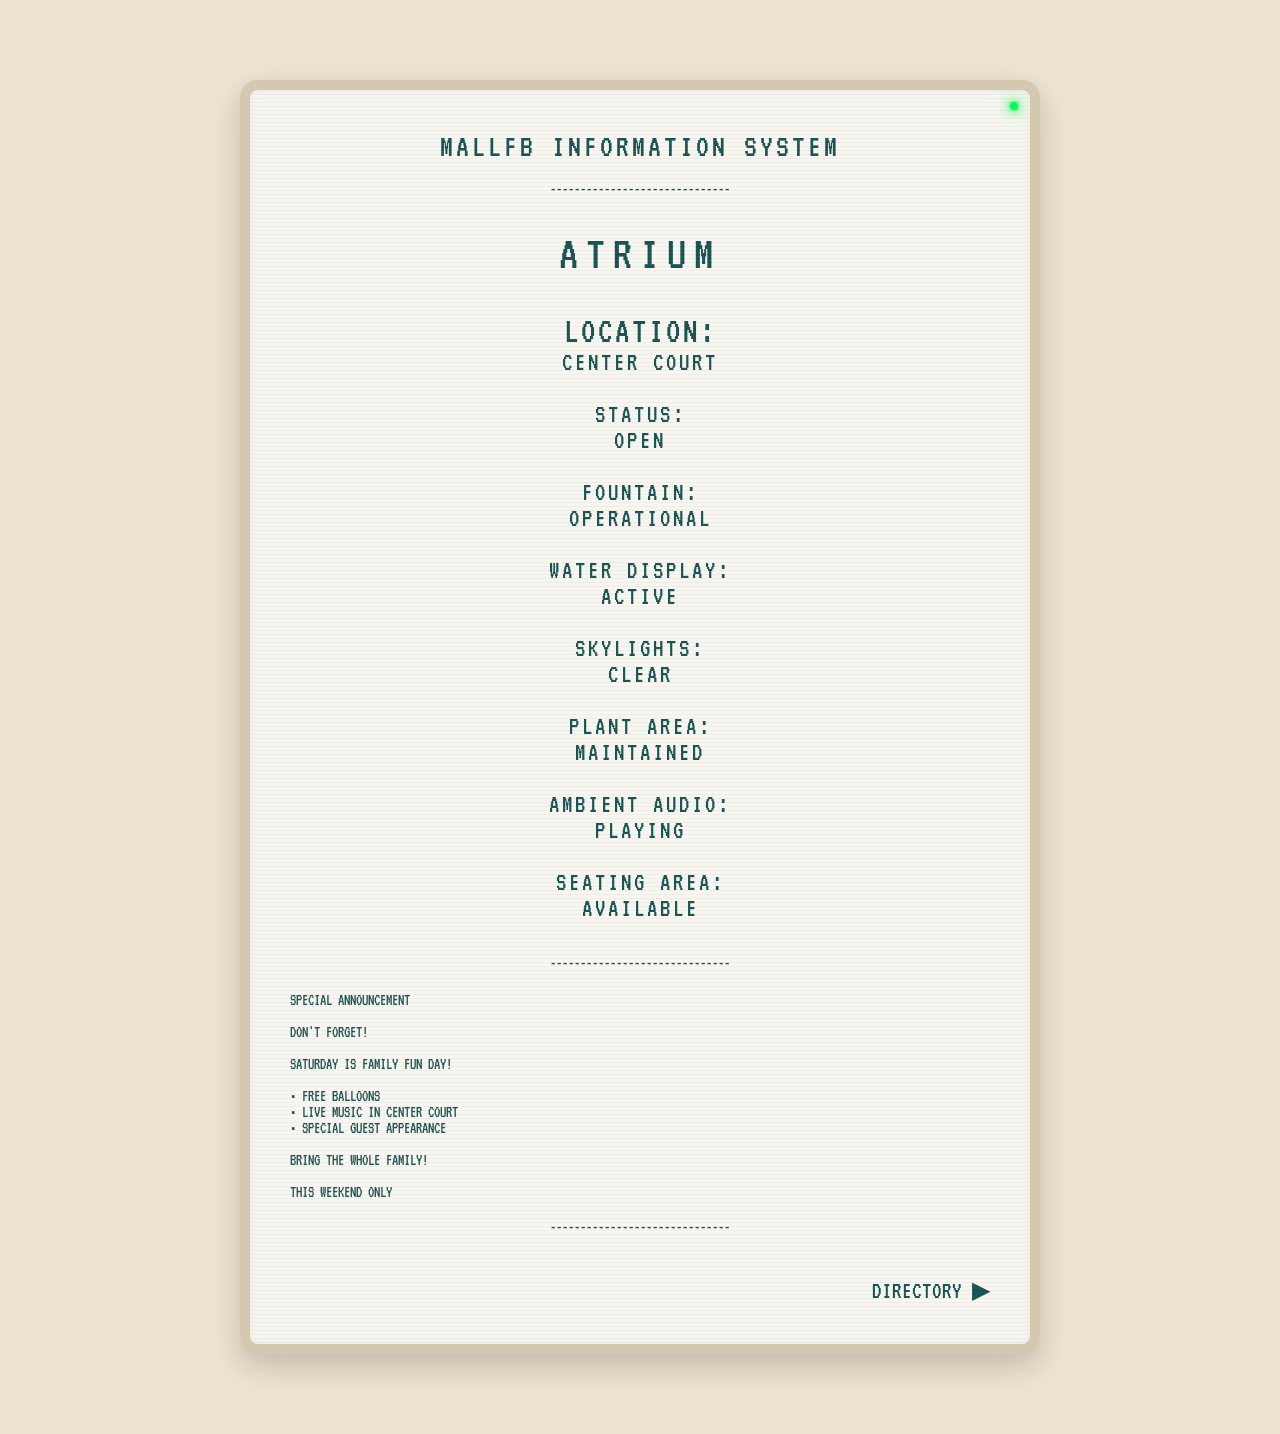
==== atrium.html @ 47d7b5f5 "Update atrium.html" ====
<!DOCTYPE html>
<html>

<head>
  <title>Atrium - MallFB</title>

  <link rel="stylesheet" href="style.css">

  <link rel="preconnect" href="https://fonts.googleapis.com">
  <link rel="preconnect" href="https://fonts.gstatic.com" crossorigin>
  <link href="https://fonts.googleapis.com/css2?family=VT323&display=swap" rel="stylesheet">

</head>

<body>

<div class="terminal">

  <div class="status-led"></div>

  <div class="header">
    MALLFB INFORMATION SYSTEM
  </div>

  <div class="line">
    ------------------------------
  </div>


  <h1>ATRIUM</h1>


  <div class="location-status">

    LOCATION:<br>
    CENTER COURT

    <br><br>

    STATUS:<br>
    OPEN

    <br><br>

    FOUNTAIN:<br>
    OPERATIONAL

    <br><br>

    WATER DISPLAY:<br>
    ACTIVE

    <br><br>

    SKYLIGHTS:<br>
    CLEAR

    <br><br>

    PLANT AREA:<br>
    MAINTAINED

    <br><br>

    AMBIENT AUDIO:<br>
    PLAYING

    <br><br>

    SEATING AREA:<br>
    AVAILABLE

  </div>


  <div class="line">
    ------------------------------
  </div>


  <div class="announcement">

    SPECIAL ANNOUNCEMENT

    <br><br>

    DON'T FORGET!

    <br><br>

    SATURDAY IS FAMILY FUN DAY!

    <br><br>

    • FREE BALLOONS

    <br>
    • LIVE MUSIC IN CENTER COURT

    <br>
    • SPECIAL GUEST APPEARANCE

    <br><br>

    BRING THE WHOLE FAMILY!

    <br><br>

    THIS WEEKEND ONLY

  </div>


  <div class="line">
    ------------------------------
  </div>


  <div class="status">
    DIRECTORY ▶
  </div>


</div>

</body>

</html>
---- style.css ----
body {
  background-color: #EDE3D0;
  font-family: "VT323", monospace;
  color: #1B5555;
  margin: 0;
  padding: 0;
}

.terminal {
  width: 70%;
  max-width: 700px;
  margin: 80px auto;
  background-color: #F8F6F0;

  border: 10px solid #D5C8B0;
  border-radius: 18px;

  padding: 40px;

  box-shadow:
    0 12px 30px rgba(0,0,0,.18),
    inset 0 0 18px rgba(255,255,255,.35),
    inset 0 0 10px rgba(0,0,0,.08);
}

.header {
  font-size: 32px;
  letter-spacing: 3px;
  text-align: center;
}

.line {
  text-align: center;
  margin: 20px 0;
}

h1 {
  font-size: 48px;
  letter-spacing: 8px;
  text-align: center;
  font-weight: normal;
}

.location {
  font-size: 30px;
  line-height: 2.2;
  margin-top: 40px;
  text-align: left;
}

.status {
  margin-top: 40px;
  font-size: 24px;
  text-align: right;
}
.cursor {
  animation: blink 1s infinite;
}

.marker {
  color: #5FAEAE;
  font-size: 42px;
  animation: pulse 2s infinite;
}

@keyframes pulse {
  0%, 100% {
    opacity: 1;
  }

  50% {
    opacity: 0.5;
  }
}

@keyframes blink {
  0%, 50% {
    opacity: 1;
  }

  51%, 100% {
    opacity: 0;
  }
}

.location-status {
  text-align: center;
  margin: 35px 0;
  font-size: 26px;
  letter-spacing: 3px;
}

.location-status:first-line {
  font-size: 36px;
}

.terminal {
  position: relative;
  overflow: hidden;
}

.terminal::after {
  content: "";
  position: absolute;
  inset: 0;
  background: repeating-linear-gradient(
    to bottom,
    rgba(0,0,0,0.04),
    rgba(0,0,0,0.04) 1px,
    transparent 1px,
    transparent 4px
  );
  pointer-events: none;
}

.terminal::before {
  content: "";
  position: absolute;
  top: 0;
  left: -35%;
  width: 45%;
  height: 100%;

  background: linear-gradient(
    to right,
    rgba(255,255,255,0.18),
    rgba(255,255,255,0)
  );

  pointer-events: none;
}

.location a,
.location a:visited {
  color: #1B5555;
  text-decoration: none;
}

.location a:hover {
  color: #5FAEAE;
}

.status-led {
  position: absolute;
  top: 12px;
  right: 12px;

  width: 8px;
  height: 8px;

  background: #00ff55;
  border-radius: 50%;

  box-shadow:
    0 0 5px #00ff55,
    0 0 12px #00ff55,
    0 0 20px rgba(0,255,85,0.8);

  animation: pulseLED 2s infinite;
}

@keyframes pulseLED {
  0%, 100% {
    opacity: 1;
  }

  50% {
    opacity: 0.55;
  }
}

.access-button {
  display: block;
  margin: 50px auto;

  background-color: #8A8A8A;
  color: #1B5555;

  font-family: "VT323", monospace;
  font-size: 40px;
  letter-spacing: 4px;

  padding: 14px 40px;

  border: 4px solid #666666;

  cursor: pointer;
}

.access-button:hover {
  background-color: #A5A5A5;
}

.access-button:active {
  transform: translate(2px, 2px);
}
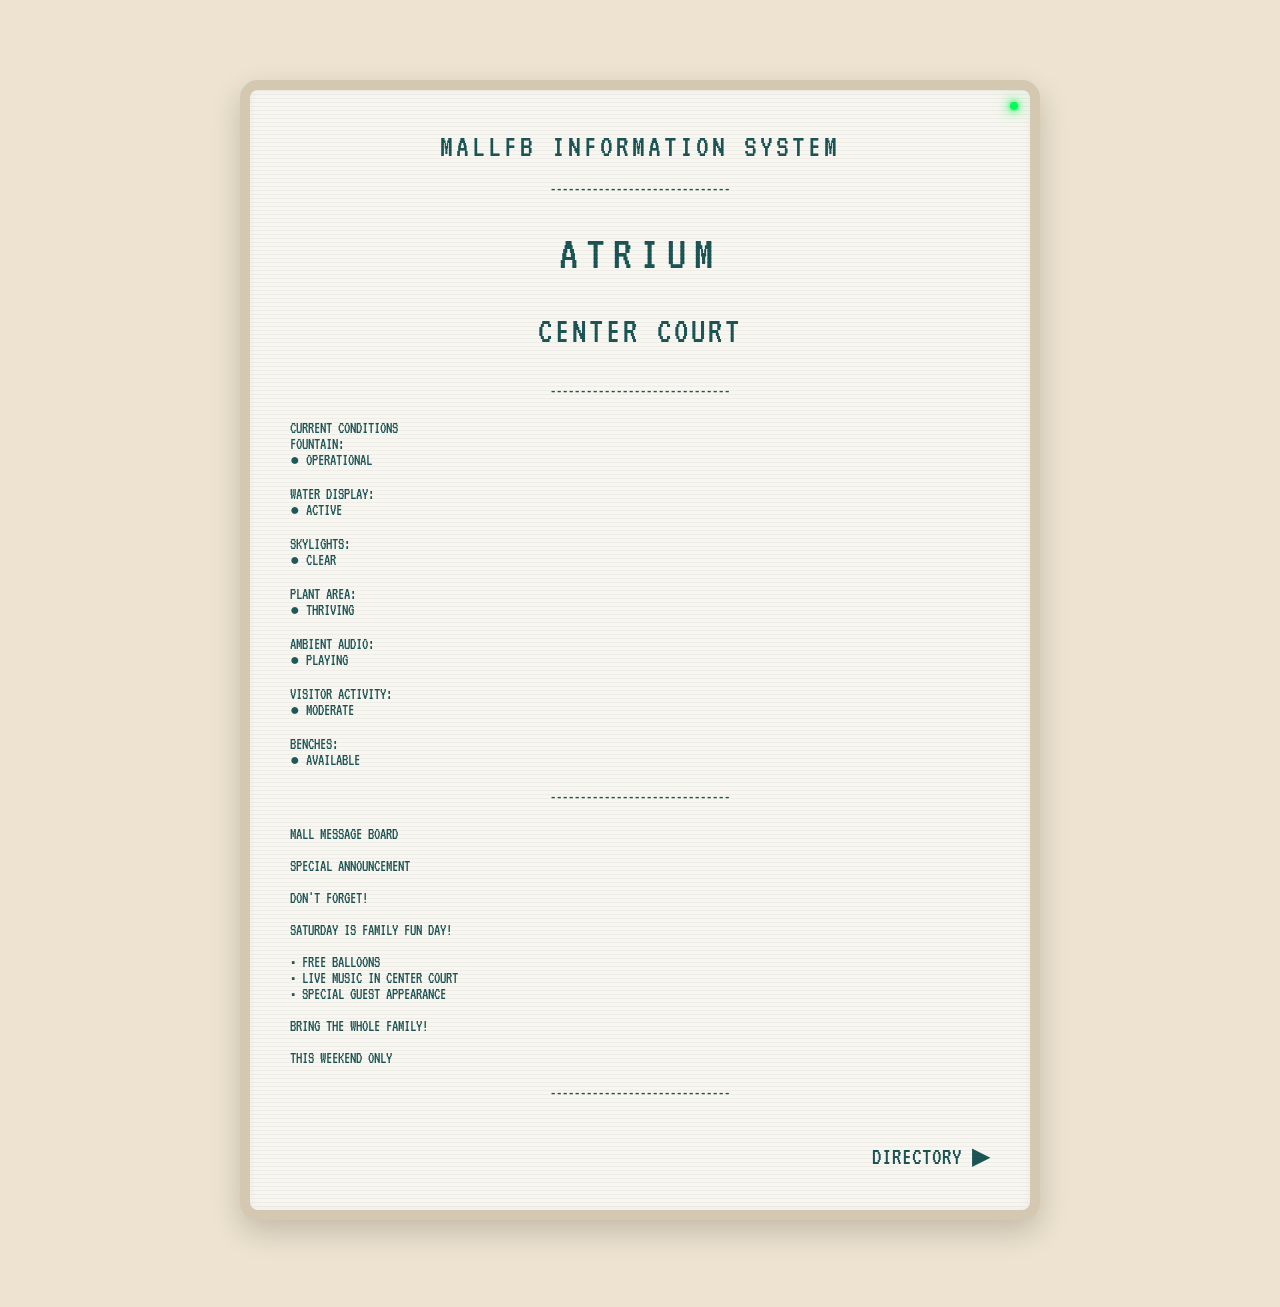
==== commit 899ccc7c: "Update atrium.html" ====
--- a/atrium.html
+++ b/atrium.html
@@ -29,46 +29,62 @@
 
   <h1>ATRIUM</h1>
 
+  <div class="location-status">
+    CENTER COURT
+  </div>
 
-  <div class="location-status">
 
-    LOCATION:<br>
-    CENTER COURT
+  <div class="line">
+    ------------------------------
+  </div>
+
+
+  <div class="section-title">
+    CURRENT CONDITIONS
+  </div>
+
+
+  <div class="atrium-info">
+
+    FOUNTAIN:
+    <br>
+    ● OPERATIONAL
 
     <br><br>
 
-    STATUS:<br>
-    OPEN
+    WATER DISPLAY:
+    <br>
+    ● ACTIVE
 
     <br><br>
 
-    FOUNTAIN:<br>
-    OPERATIONAL
+    SKYLIGHTS:
+    <br>
+    ● CLEAR
 
     <br><br>
 
-    WATER DISPLAY:<br>
-    ACTIVE
+    PLANT AREA:
+    <br>
+    ● THRIVING
 
     <br><br>
 
-    SKYLIGHTS:<br>
-    CLEAR
+    AMBIENT AUDIO:
+    <br>
+    ● PLAYING
 
     <br><br>
 
-    PLANT AREA:<br>
-    MAINTAINED
+    VISITOR ACTIVITY:
+    <br>
+    ● MODERATE
 
     <br><br>
 
-    AMBIENT AUDIO:<br>
-    PLAYING
-
-    <br><br>
-
-    SEATING AREA:<br>
-    AVAILABLE
+    BENCHES:
+    <br>
+    ● AVAILABLE
 
   </div>
 
@@ -78,7 +94,11 @@
   </div>
 
 
-  <div class="announcement">
+  <div class="message-board">
+
+    MALL MESSAGE BOARD
+
+    <br><br>
 
     SPECIAL ANNOUNCEMENT
 
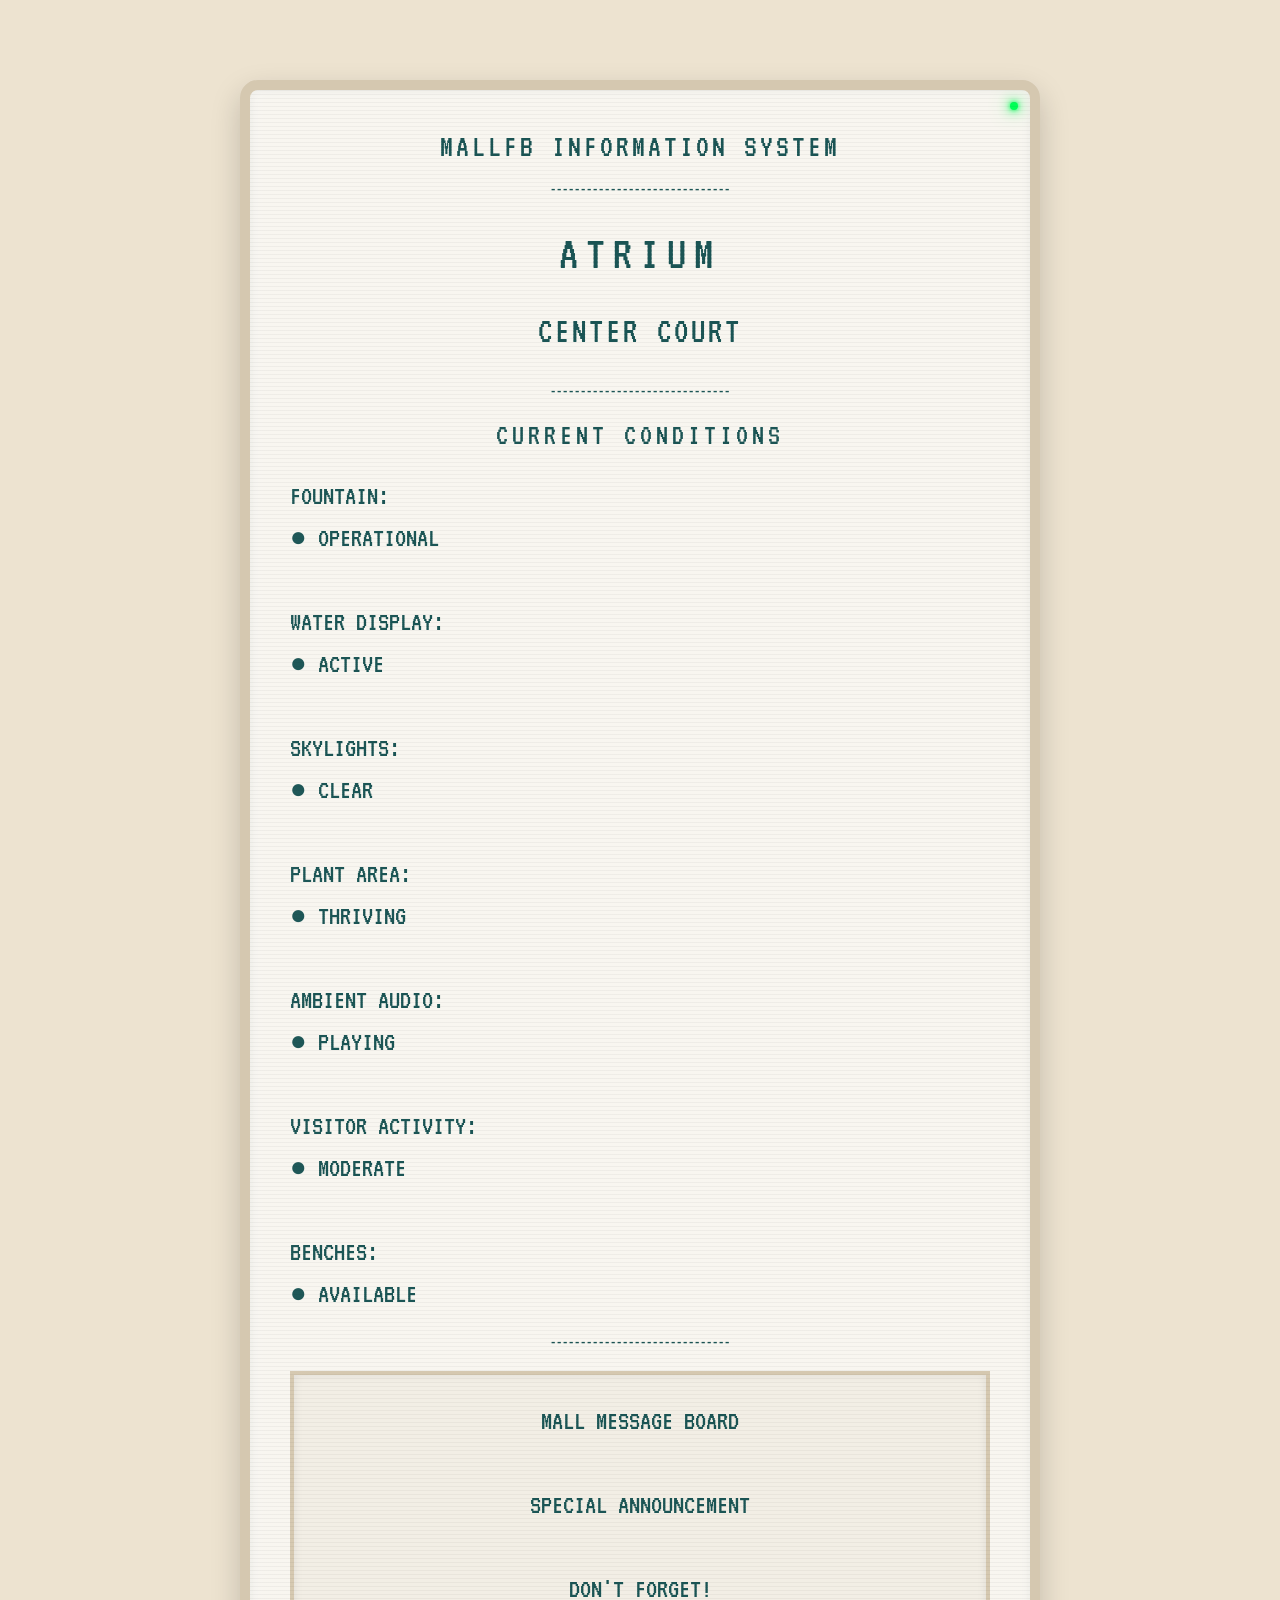
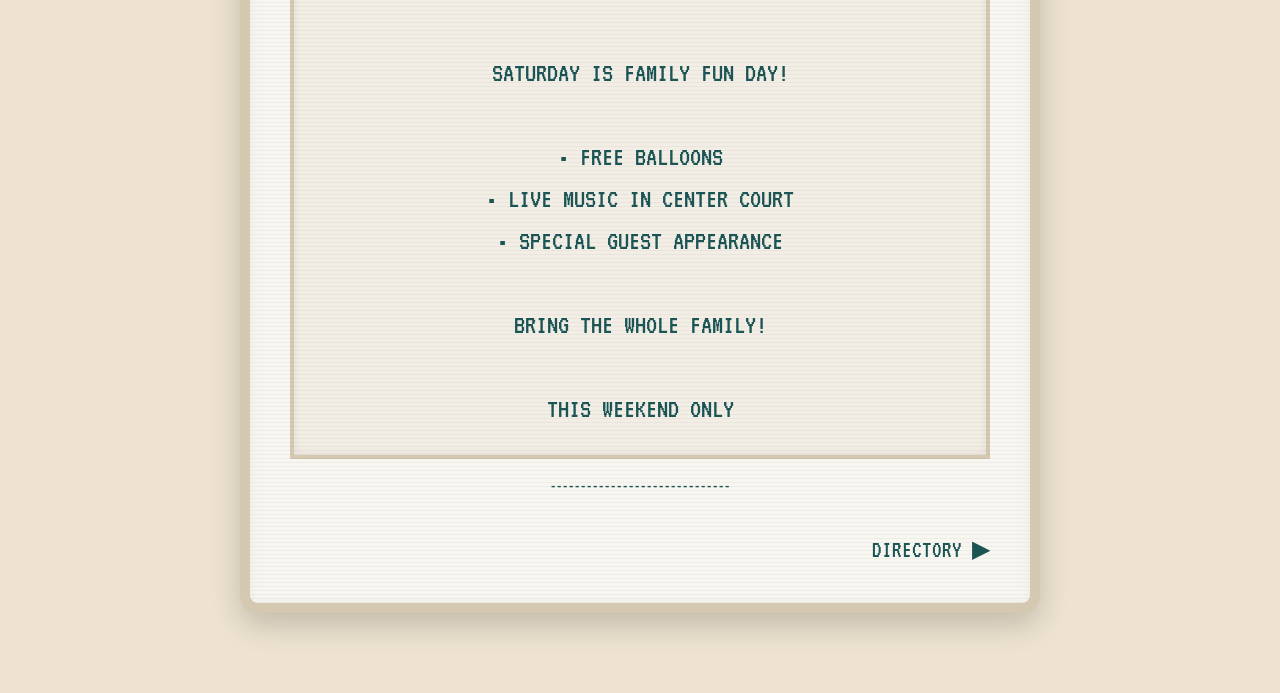
==== commit 55cd10b6: "Update atrium.html" ====
--- a/atrium.html
+++ b/atrium.html
@@ -100,9 +100,11 @@
 
     <br><br>
 
-    SPECIAL ANNOUNCEMENT
+    <div class="announcement-alert">
+  SPECIAL ANNOUNCEMENT
+</div>
 
-    <br><br>
+<br>
 
     DON'T FORGET!
 
--- a/style.css
+++ b/style.css
@@ -194,3 +194,33 @@
 .access-button:active {
   transform: translate(2px, 2px);
 }
+
+.section-title {
+  text-align: center;
+  font-size: 30px;
+  letter-spacing: 4px;
+  margin-bottom: 25px;
+}
+
+
+.atrium-info {
+  font-size: 28px;
+  line-height: 1.5;
+  text-align: left;
+}
+
+
+.message-board {
+  border: 4px solid #D5C8B0;
+  padding: 25px;
+
+  font-size: 28px;
+  line-height: 1.5;
+
+  text-align: center;
+
+  background-color: #F2EEE5;
+
+  box-shadow:
+    inset 0 0 10px rgba(0,0,0,.08);
+}
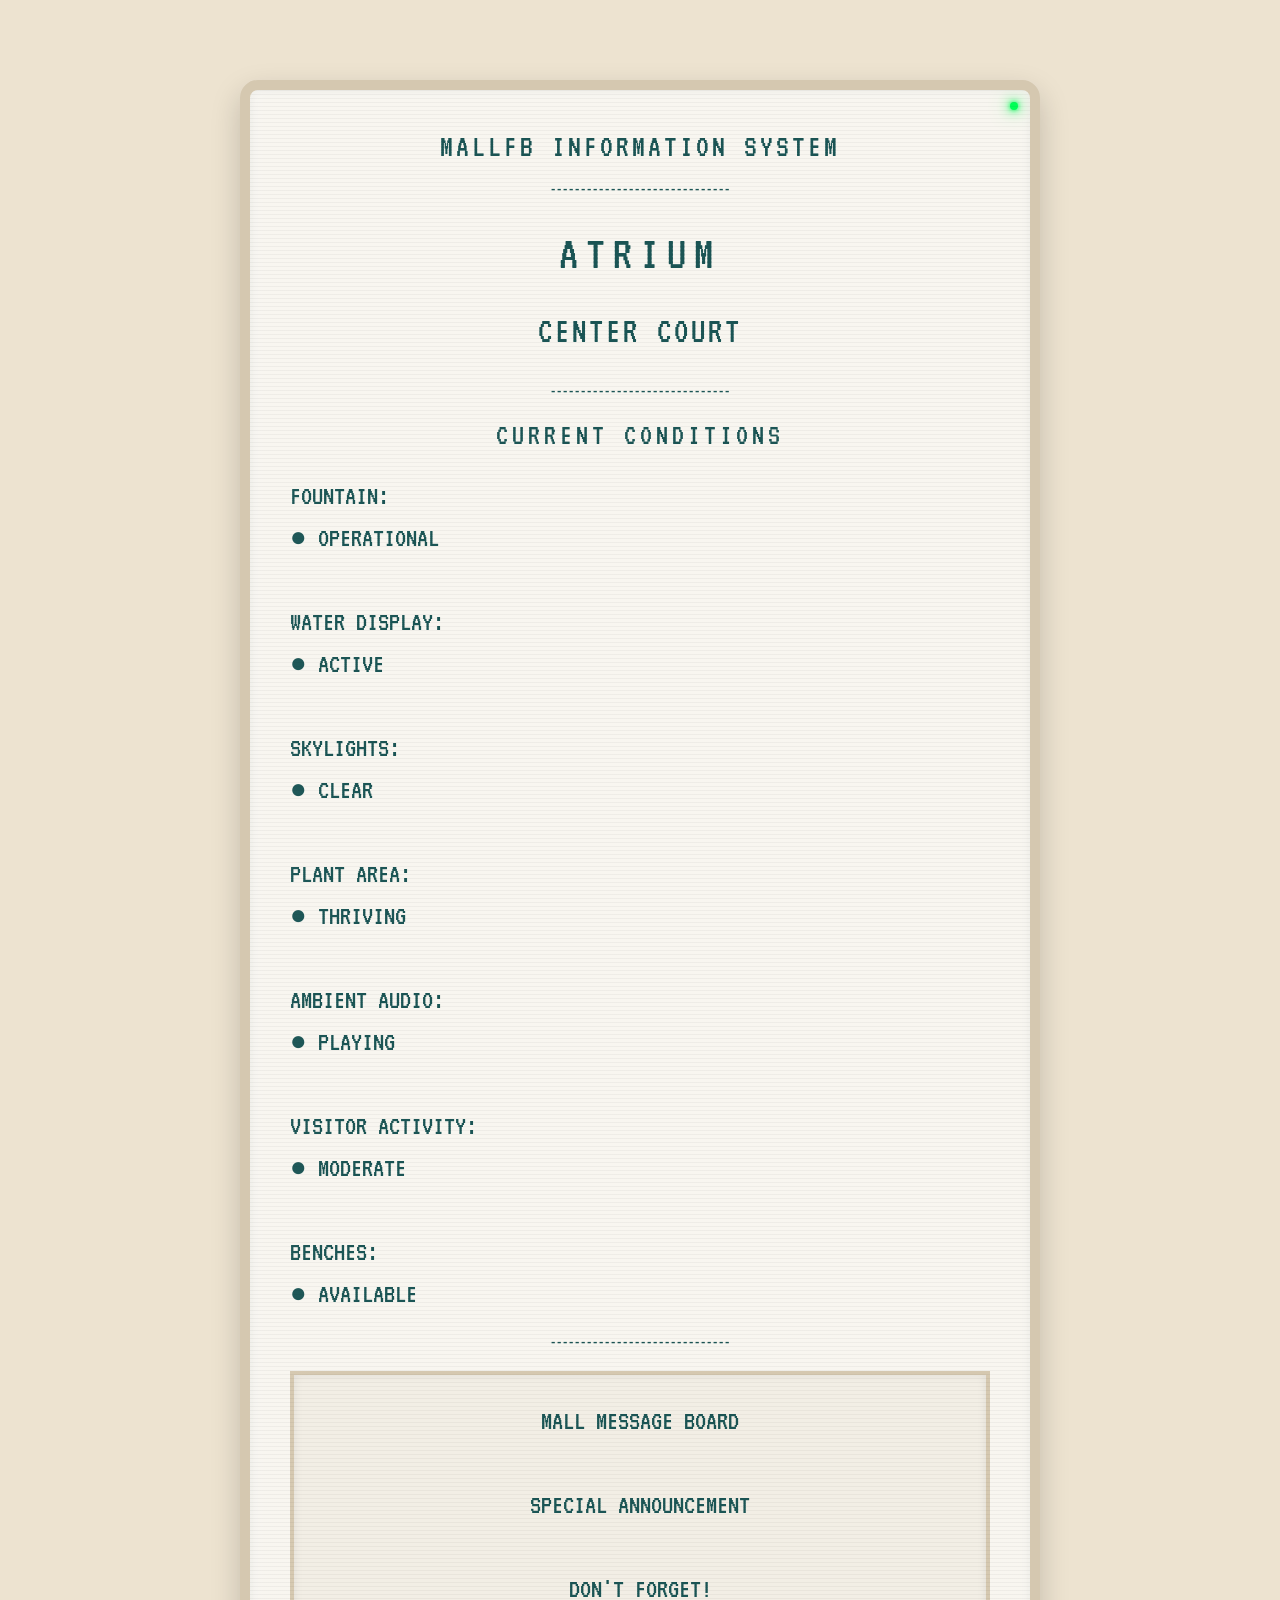
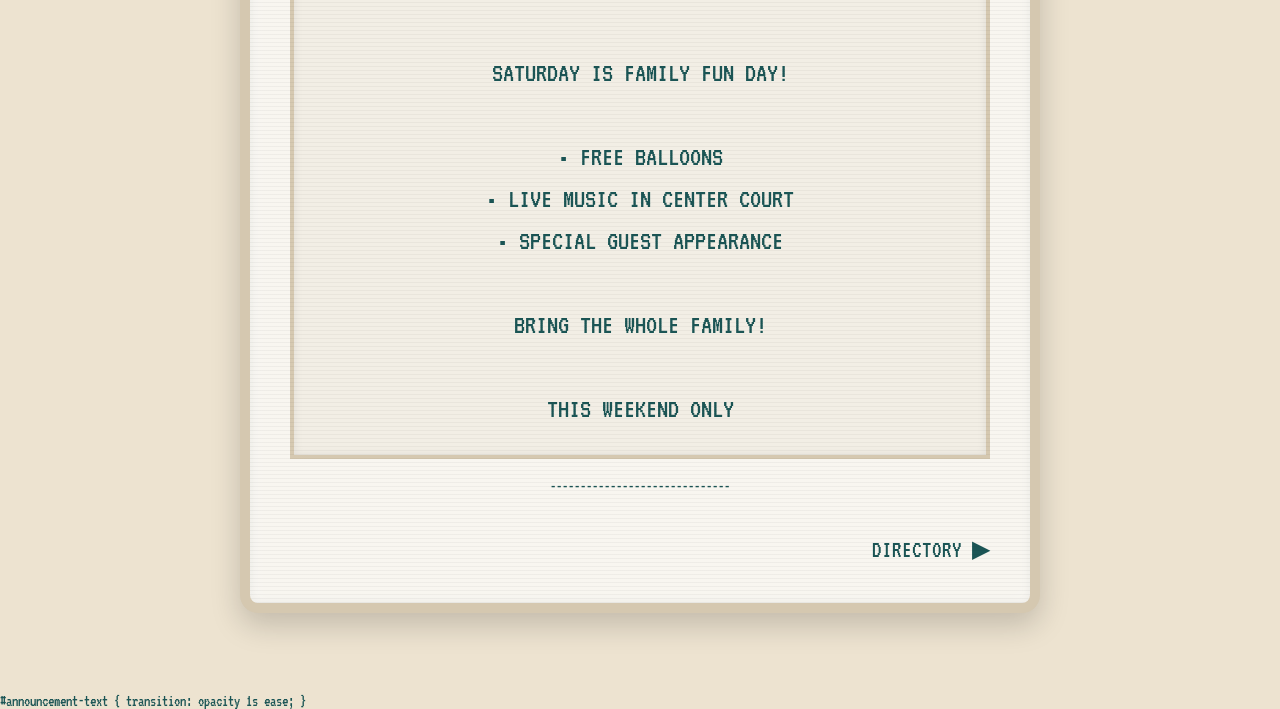
==== commit d26f83fa: "Update atrium.html" ====
--- a/atrium.html
+++ b/atrium.html
@@ -100,35 +100,39 @@
 
     <br><br>
 
-    <div class="announcement-alert">
-  SPECIAL ANNOUNCEMENT
-</div>
-
-<br>
-
-    DON'T FORGET!
-
-    <br><br>
-
-    SATURDAY IS FAMILY FUN DAY!
-
-    <br><br>
-
-    • FREE BALLOONS
-
-    <br>
-    • LIVE MUSIC IN CENTER COURT
-
-    <br>
-    • SPECIAL GUEST APPEARANCE
-
-    <br><br>
-
-    BRING THE WHOLE FAMILY!
-
-    <br><br>
-
-    THIS WEEKEND ONLY
+    <div id="announcement-text">
+
+  <div class="announcement-alert">
+    SPECIAL ANNOUNCEMENT
+  </div>
+
+  <br>
+
+  DON'T FORGET!
+
+  <br><br>
+
+  SATURDAY IS FAMILY FUN DAY!
+
+  <br><br>
+
+  • FREE BALLOONS
+
+  <br>
+  • LIVE MUSIC IN CENTER COURT
+
+  <br>
+  • SPECIAL GUEST APPEARANCE
+
+  <br><br>
+
+  BRING THE WHOLE FAMILY!
+
+  <br><br>
+
+  THIS WEEKEND ONLY
+
+</div>
 
   </div>
 
@@ -144,7 +148,115 @@
 
 
 </div>
-
+  <script>
+
+const announcements = [
+
+`
+<div class="announcement-alert">
+SPECIAL ANNOUNCEMENT
+</div>
+
+<br>
+
+DON'T FORGET!
+
+<br><br>
+
+SATURDAY IS FAMILY FUN DAY!
+
+<br><br>
+
+• FREE BALLOONS
+
+<br>
+• LIVE MUSIC IN CENTER COURT
+
+<br>
+• SPECIAL GUEST APPEARANCE
+
+<br><br>
+
+BRING THE WHOLE FAMILY!
+
+<br><br>
+
+THIS WEEKEND ONLY
+`,
+
+`
+
+<div class="announcement-alert">
+SPECIAL ANNOUNCEMENT
+</div>
+
+<br>
+
+PLEASE DO NOT FEED THE BIRDS
+
+<br>
+
+INSIDE THE ATRIUM AREA.
+
+<br><br>
+
+WHILE WE ENJOY OUR FEATHERED
+
+<br>
+
+FRIENDS, THEY ARE NOT PERMITTED
+
+<br>
+
+INSIDE THE SHOPPING CENTER.
+
+<br><br>
+
+THANK YOU FOR YOUR COOPERATION.
+
+<br><br>
+
+MALL MANAGEMENT
+
+`
+
+];
+
+
+let currentAnnouncement = 0;
+
+
+setInterval(function(){
+
+  const board = document.getElementById("announcement-text");
+
+  board.style.opacity = 0;
+
+
+  setTimeout(function(){
+
+    currentAnnouncement++;
+
+    if(currentAnnouncement >= announcements.length){
+      currentAnnouncement = 0;
+    }
+
+    board.innerHTML = announcements[currentAnnouncement];
+
+    board.style.opacity = 1;
+
+  },1000);
+
+
+},8000);
+
+
+</script>
+  
 </body>
 
 </html>
+
+#announcement-text {
+  transition: opacity 1s ease;
+}
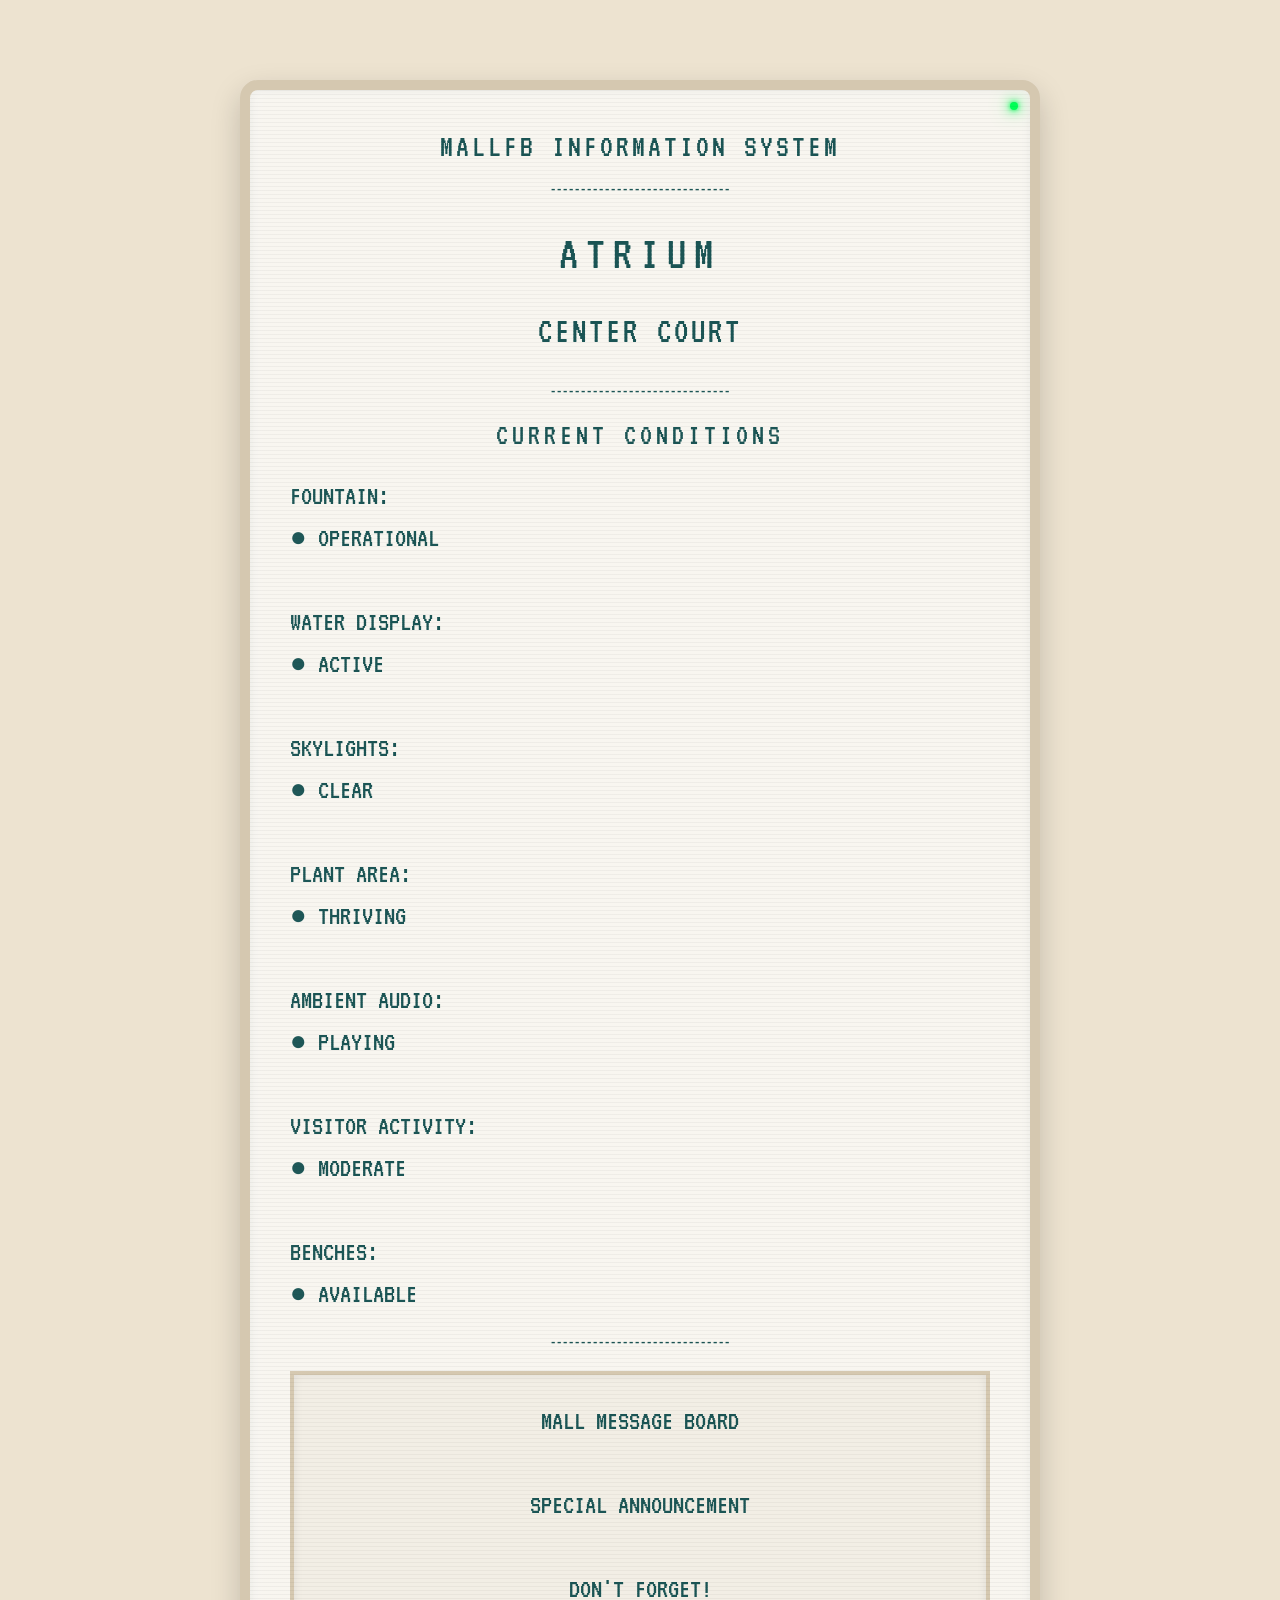
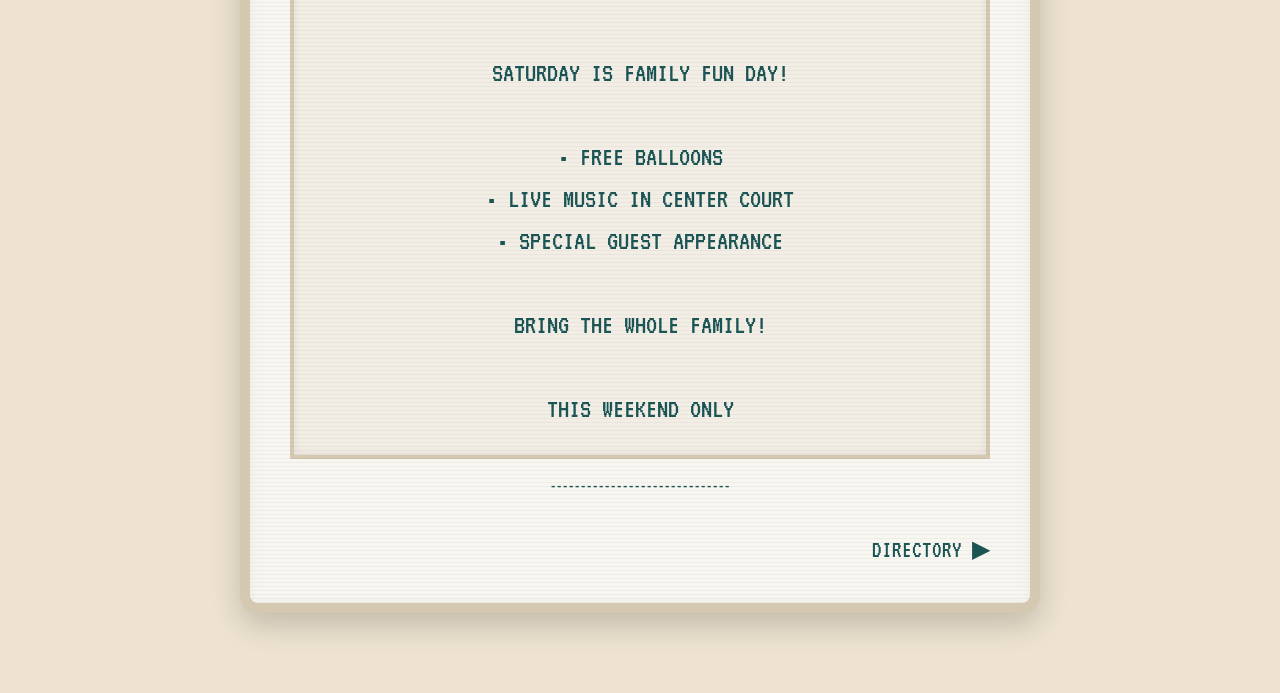
==== commit 7bf0d323: "Update atrium.html" ====
--- a/atrium.html
+++ b/atrium.html
@@ -232,20 +232,21 @@
 
   board.style.opacity = 0;
 
+setTimeout(function(){
+
+  currentAnnouncement++;
+
+  if(currentAnnouncement >= announcements.length){
+    currentAnnouncement = 0;
+  }
+
+  board.innerHTML = announcements[currentAnnouncement];
 
   setTimeout(function(){
-
-    currentAnnouncement++;
-
-    if(currentAnnouncement >= announcements.length){
-      currentAnnouncement = 0;
-    }
-
-    board.innerHTML = announcements[currentAnnouncement];
-
     board.style.opacity = 1;
-
-  },1000);
+  },100);
+
+},1000);
 
 
 },8000);
@@ -256,7 +257,3 @@
 </body>
 
 </html>
-
-#announcement-text {
-  transition: opacity 1s ease;
-}
--- a/style.css
+++ b/style.css
@@ -224,3 +224,8 @@
   box-shadow:
     inset 0 0 10px rgba(0,0,0,.08);
 }
+
+#announcement-text {
+  opacity: 1;
+  transition: opacity 1.5s ease-in-out;
+}
